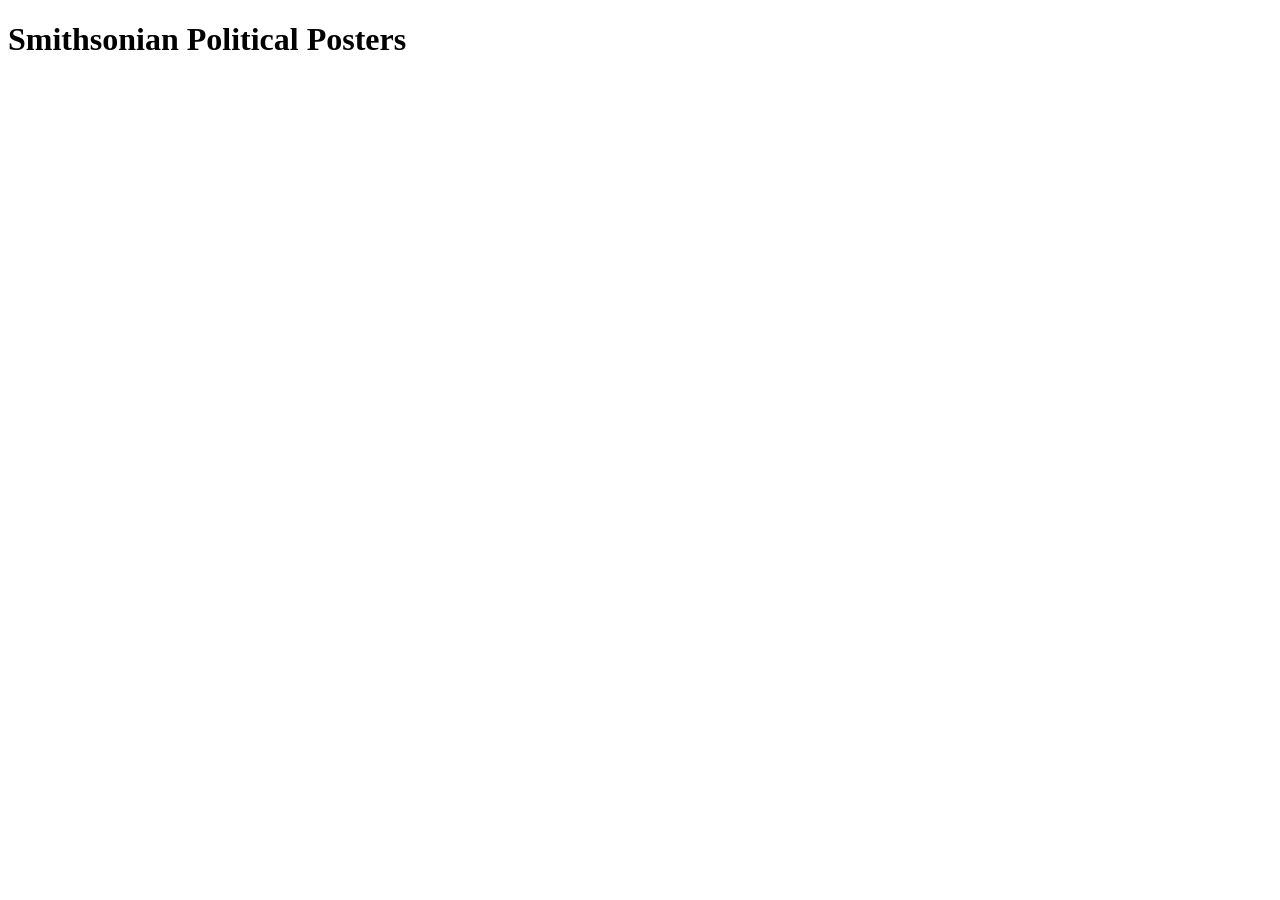
==== index.html @ 4a47ea6e "Add initial HTML structure for political posters" ====
<!DOCTYPE html>
<html>
<head>
    <meta charset="UTF-8">
    <title>Political Posters</title>
</head>

<body>

    <h1>Smithsonian Political Posters</h1>

    <script src="script.js"></script>

</body>
</html>
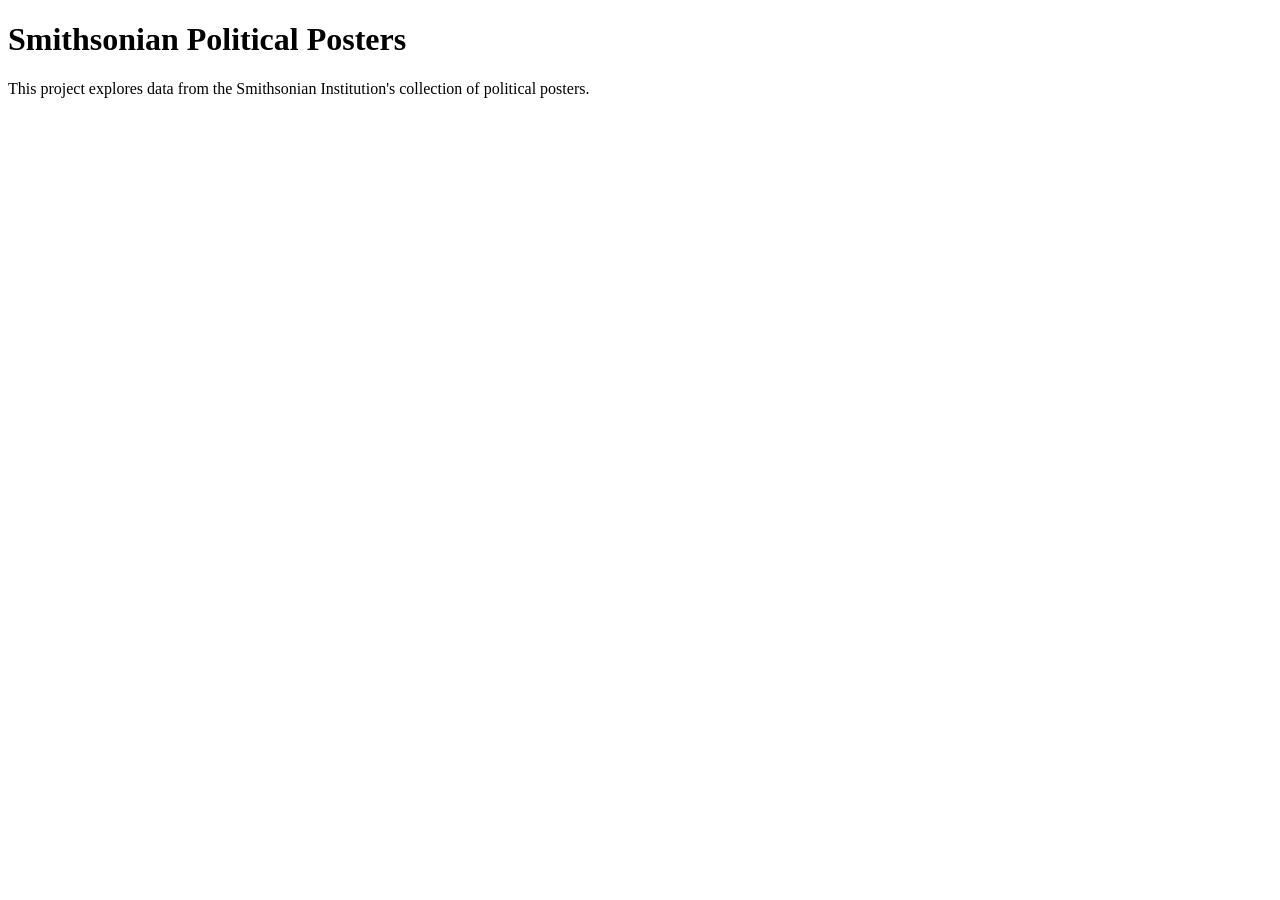
==== commit d50c47a5: "Add Smithsonian API data project" ====
--- a/index.html
+++ b/index.html
@@ -2,13 +2,15 @@
 <html>
 <head>
     <meta charset="UTF-8">
-    <title>Political Posters</title>
+    <title>Smithsonian Political Posters</title>
 </head>
 
 <body>
 
     <h1>Smithsonian Political Posters</h1>
-
+        <p>This project explores data from the Smithsonian Institution's
+    collection of political posters.
+  </p>
     <script src="script.js"></script>
 
 </body>
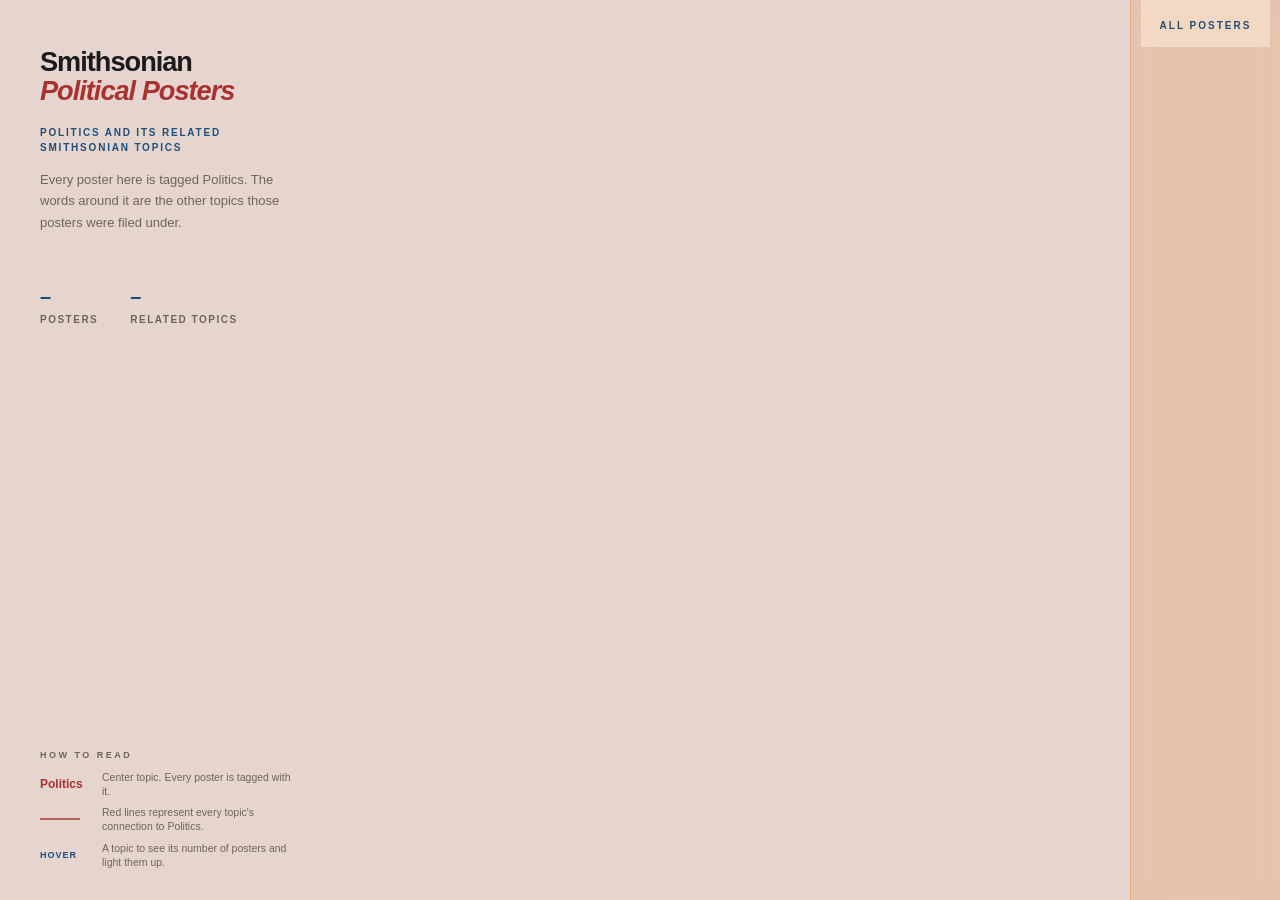
==== commit f0aae88a: "Set final prototype as live homepage" ====
--- a/index.html
+++ b/index.html
@@ -1,17 +1,9 @@
 <!DOCTYPE html>
 <html>
 <head>
-    <meta charset="UTF-8">
-    <title>Smithsonian Political Posters</title>
+  <meta http-equiv="refresh" content="0; url=topic_visualization/topic-visualization/indextrial04.html">
 </head>
-
 <body>
-
-    <h1>Smithsonian Political Posters</h1>
-        <p>This project explores data from the Smithsonian Institution's
-    collection of political posters.
-  </p>
-    <script src="script.js"></script>
-
+  <p>Loading final Project 01 prototype...</p>
 </body>
 </html>
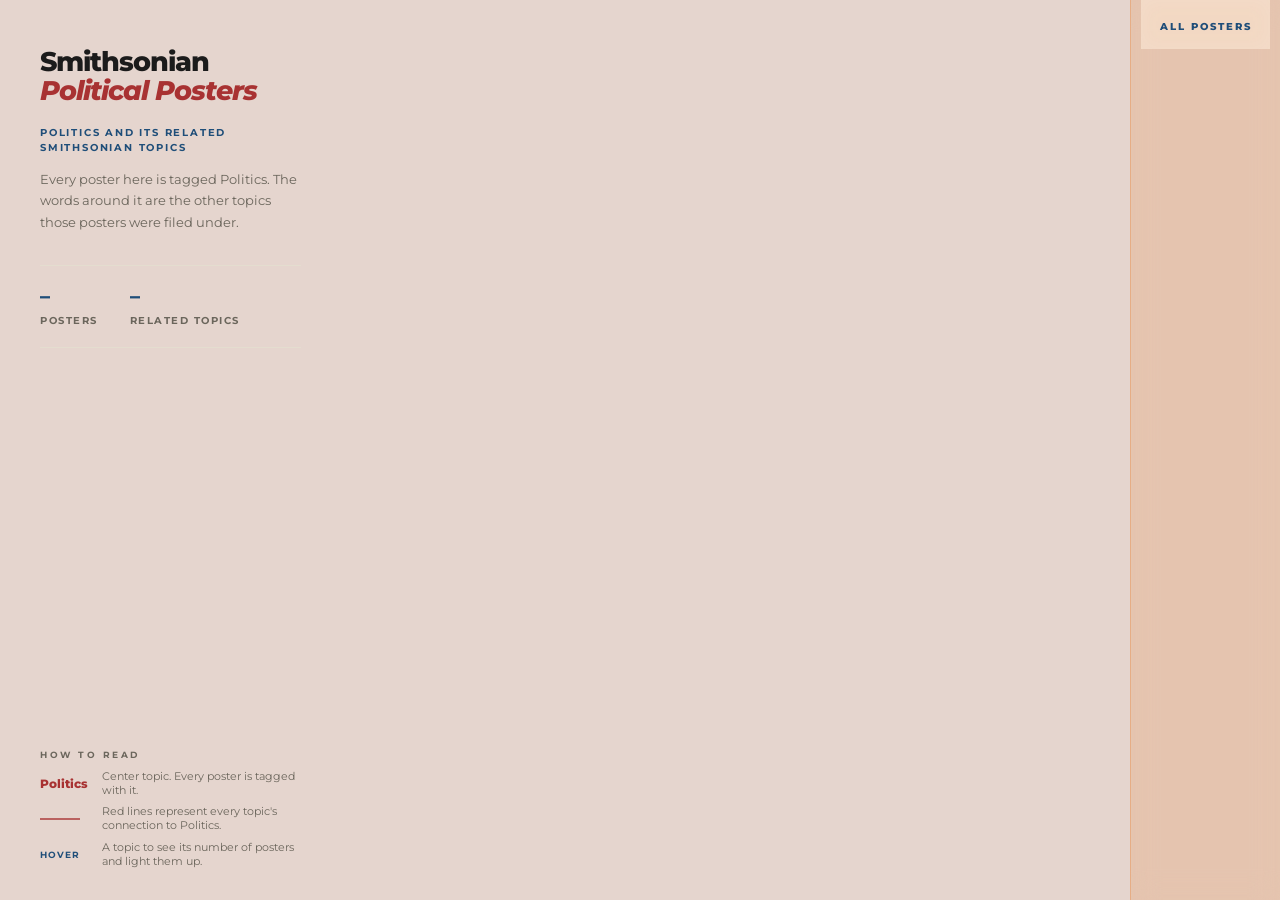
==== commit 62df385f: "Replace old homepage with final prototype" ====
--- a/index.html
+++ b/index.html
@@ -1,9 +1,411 @@
 <!DOCTYPE html>
-<html>
+<html lang="en">
+
 <head>
-  <meta http-equiv="refresh" content="0; url=topic_visualization/topic-visualization/indextrial04.html">
+
+    <meta charset="UTF-8">
+    <meta name="viewport" content="width=device-width, initial-scale=1">
+
+    <title>  Smithsonian Political Posters</title>
+
+    <!-- Montserrat = free fallback for Gotham (with italics) -->
+    <link rel="preconnect" href="https://fonts.googleapis.com">
+    <link rel="preconnect" href="https://fonts.gstatic.com" crossorigin>
+    <link href="https://fonts.googleapis.com/css2?family=Montserrat:ital,wght@0,400;0,500;0,700;0,800;1,700;1,800&display=swap" rel="stylesheet">
+
+    <!-- D3 -->
+    <script src="https://d3js.org/d3.v7.min.js"></script>
+
+    <!-- API key -->
+    <script src="keys.0.js" defer></script>
+
+    <!-- Main JavaScript -->
+    <script src="topics.trial04.js" defer></script>
+
+    <style>
+
+        /* =========================================
+           COLOUR: 60 - 30 - 10
+           60%  primary    cream  (backgrounds)
+           30%  secondary  blues  (text + most topic words)
+           10%  accent     red + soft orange
+           ========================================= */
+
+        :root {
+            --paper:  #E5D5CE;   /* 60 */
+            --line:   #e4ddcf;
+
+            --navy:   #1f4e79;   /* 30 */
+
+            --red:    #a83232;   /* 10 */
+            --orange: #e8701a;   /* 10 (supporting accent) */
+
+            --ink:    #1b1b1b;
+            --muted:  #6b665c;
+
+            /* =====================================
+               TYPE SCALE (biggest -> smallest)
+               title > stats > visualization > body > subtitle label > legend
+               ===================================== */
+
+            /* title size is worked out from the left column width,
+               so "Political Posters" always fits on one line */
+            --fs-title: clamp(24px, calc((clamp(300px, 26vw, 420px) - 72px) / 9.6), 48px);
+            --fs-stat:  clamp(20px, 1.55vw, 24px);
+            --fs-sub:   clamp(10px, 0.75vw, 12px);
+        }
+
+        * { box-sizing: border-box; }
+
+        html, body { height: 100%; }
+
+        body {
+            margin: 0;
+            font-family: 'Gotham', 'Gotham SSm', 'Montserrat', 'Helvetica Neue', Arial, sans-serif;
+            background: var(--paper);
+            color: var(--ink);
+            overflow: hidden;
+        }
+
+
+        /* =========================================
+           PAGE LAYOUT: info | visualization | posters
+           ========================================= */
+
+        #page {
+            height: 100vh;
+            display: grid;
+            grid-template-columns: clamp(300px, 26vw, 420px) minmax(0, 1fr) 150px;
+        }
+
+
+        /* =========================================
+           LEFT PANEL (no divider line)
+           ========================================= */
+
+        #info {
+            display: flex;
+            flex-direction: column;
+            padding: 48px 32px 24px 40px;
+            overflow-y: auto;
+            min-height: 0;
+        }
+
+        /* 1 */
+        h1 {
+            margin: 0 0 20px 0;
+            font-size: var(--fs-title);
+            line-height: 1.05;
+            font-weight: 800;
+            letter-spacing: -1px;
+            white-space: nowrap;
+        }
+
+        h1 em {
+            display: block;
+            font-style: italic;
+            font-weight: 800;
+            color: var(--red);
+            white-space: nowrap;
+        }
+
+        /* 2: small subtitle label */
+        #subtitle {
+            margin: 0 0 14px 0;
+            font-size: var(--fs-sub);
+            line-height: 1.5;
+            font-weight: 700;
+            letter-spacing: 1.8px;
+            text-transform: uppercase;
+            color: var(--navy);
+            text-wrap: balance;
+        }
+
+        /* 3 */
+        .description {
+            margin: 0;
+            font-size: 13px;
+            line-height: 1.65;
+            color: var(--muted);
+        }
+
+
+        /* 4: stats */
+
+        .stats {
+            display: flex;
+            gap: 32px;
+            margin: 32px 0 0 0;
+            padding: 20px 0;
+            border-top: 1px solid var(--line);
+            border-bottom: 1px solid var(--line);
+        }
+
+        .stat .num {
+            font-size: var(--fs-stat);
+            font-weight: 800;
+            line-height: 1;
+            color: var(--navy);
+        }
+
+        .stat .lab {
+            margin-top: 8px;
+            font-size: 10px;
+            font-weight: 700;
+            letter-spacing: 1.5px;
+            color: var(--muted);
+        }
+
+
+        /* 5: legend, no box, compact, at the bottom of the left side */
+
+        .legend {
+            margin-top: auto;
+            padding-top: 24px;
+        }
+
+        .legend h2 {
+            margin: 0 0 10px 0;
+            font-size: 9px;
+            font-weight: 700;
+            letter-spacing: 2.5px;
+            color: var(--muted);
+        }
+
+        .lg {
+            display: grid;
+            grid-template-columns: 52px 1fr;
+            gap: 10px;
+            align-items: center;
+            margin-bottom: 7px;
+            font-size: 10.5px;
+            line-height: 1.35;
+            color: var(--muted);
+        }
+
+        .key { display: flex; align-items: center; }
+
+        .key.politics { font-size: 12px; font-weight: 800; color: var(--red); }
+
+        .key.redline i {
+            display: block;
+            width: 40px;
+            height: 2px;
+            background: var(--red);
+            opacity: 0.7;
+        }
+
+        .key.hover { font-size: 9px; font-weight: 700; letter-spacing: 1px; color: var(--navy); }
+
+
+        /* =========================================
+           CENTER: VISUALIZATION
+           ========================================= */
+
+        #network-container {
+            min-width: 0;
+            min-height: 0;
+            height: 100vh;
+            padding: 20px;
+            overflow: hidden;
+        }
+
+        #network-container svg {
+            width: 100%;
+            height: 100%;
+            display: block;
+        }
+
+
+        /* =========================================
+           TOOLTIP (topic + number of posters)
+           ========================================= */
+
+        #tooltip {
+            position: fixed;
+            z-index: 100;
+            pointer-events: none;
+            opacity: 0;
+            transition: opacity 0.12s;
+            background: var(--ink);
+            color: white;
+            padding: 8px 12px;
+            border-radius: 6px;
+            font-size: 12px;
+            line-height: 1.4;
+            box-shadow: 0 4px 14px rgba(0, 0, 0, 0.25);
+        }
+
+        #tooltip b    { display: block; font-weight: 700; }
+        #tooltip span { display: block; font-size: 11px; color: #ffd2ad; }
+
+
+        /* =========================================
+           RIGHT: ONE POSTER STRIP
+           soft orange blur overlay (keeps its divider)
+           ========================================= */
+
+        .poster-strip {
+            height: 100vh;
+            overflow-y: auto;
+            overflow-x: hidden;
+            background: rgba(232, 112, 26, 0.17);
+            -webkit-backdrop-filter: blur(14px);
+            backdrop-filter: blur(14px);
+            border-left: 1px solid rgba(232, 112, 26, 0.28);
+            padding: 0 10px 16px 10px;
+            position: relative;
+            scrollbar-width: thin;
+        }
+
+        .strip-title {
+            position: sticky;
+            top: 0;
+            z-index: 10;
+            background: rgba(247, 226, 208, 0.78);
+            -webkit-backdrop-filter: blur(10px);
+            backdrop-filter: blur(10px);
+            text-align: center;
+            font-size: 10px;
+            font-weight: 800;
+            letter-spacing: 2px;
+            color: var(--navy);
+            padding: 20px 0 16px 0;
+        }
+
+        .poster-card {
+            width: 100%;
+            margin-bottom: 10px;
+            padding: 3px;
+            background: white;
+            border: 2px solid transparent;
+            border-radius: 4px;
+            opacity: 0.8;
+            transition: opacity 0.2s, border 0.2s, transform 0.2s;
+        }
+
+        .poster-card img {
+            width: 100%;
+            height: 100px;
+            object-fit: cover;
+            display: block;
+            border-radius: 2px;
+        }
+
+        .poster-card.highlighted {
+            opacity: 1;
+            border: 3px solid var(--red);
+            transform: scale(1.04);
+            box-shadow: 0 3px 12px rgba(0, 0, 0, 0.25);
+        }
+
+        .poster-card.dimmed { opacity: 0.1; }
+
+
+        /* =========================================
+           SMALLER SCREENS
+           ========================================= */
+
+        @media (max-width: 1100px) {
+
+            #page { grid-template-columns: 280px minmax(0, 1fr) 120px; }
+
+            #info { padding: 32px 22px 20px 26px; }
+
+            .poster-card img { height: 80px; }
+        }
+
+    </style>
+
 </head>
+
+
 <body>
-  <p>Loading final Project 01 prototype...</p>
+
+    <div id="page">
+
+
+        <!-- =====================================
+             LEFT: reads top to bottom
+             title > subtitle > description > stats > legend
+             ===================================== -->
+
+        <aside id="info">
+
+            <h1>
+                Smithsonian
+                <em>Political Posters</em>
+            </h1>
+
+            <h2 id="subtitle">Politics and its related Smithsonian topics</h2>
+
+            <p class="description">
+                Every poster here is tagged Politics. The words around it are the
+                other topics those posters were filed under.
+            </p>
+
+            <div class="stats">
+
+                <div class="stat">
+                    <div class="num" id="stat-posters">–</div>
+                    <div class="lab">POSTERS</div>
+                </div>
+
+                <div class="stat">
+                    <div class="num" id="stat-topics">–</div>
+                    <div class="lab">RELATED TOPICS</div>
+                </div>
+
+            </div>
+
+
+            <!-- legend: bottom-left, no box -->
+
+            <div class="legend">
+
+                <h2>HOW TO READ</h2>
+
+                <div class="lg">
+                    <div class="key politics">Politics</div>
+                    <div>Center topic. Every poster is tagged with it.</div>
+                </div>
+
+                <div class="lg">
+                    <div class="key redline"><i></i></div>
+                    <div>Red lines represent every topic's connection to Politics.</div>
+                </div>
+
+                <div class="lg">
+                    <div class="key hover">HOVER</div>
+                    <div>A topic to see its number of posters and light them up.</div>
+                </div>
+
+            </div>
+
+        </aside>
+
+
+        <!-- =====================================
+             CENTER: WORD CLOUD
+             ===================================== -->
+
+        <div id="network-container"></div>
+
+
+        <!-- =====================================
+             RIGHT: ALL POSTERS IN ONE STRIP
+             ===================================== -->
+
+        <div id="right-posters" class="poster-strip">
+            <div class="strip-title">ALL POSTERS</div>
+        </div>
+
+
+    </div>
+
+    <!-- hover label: topic + number of posters -->
+    <div id="tooltip"></div>
+
 </body>
-</html>
+
+</html>
